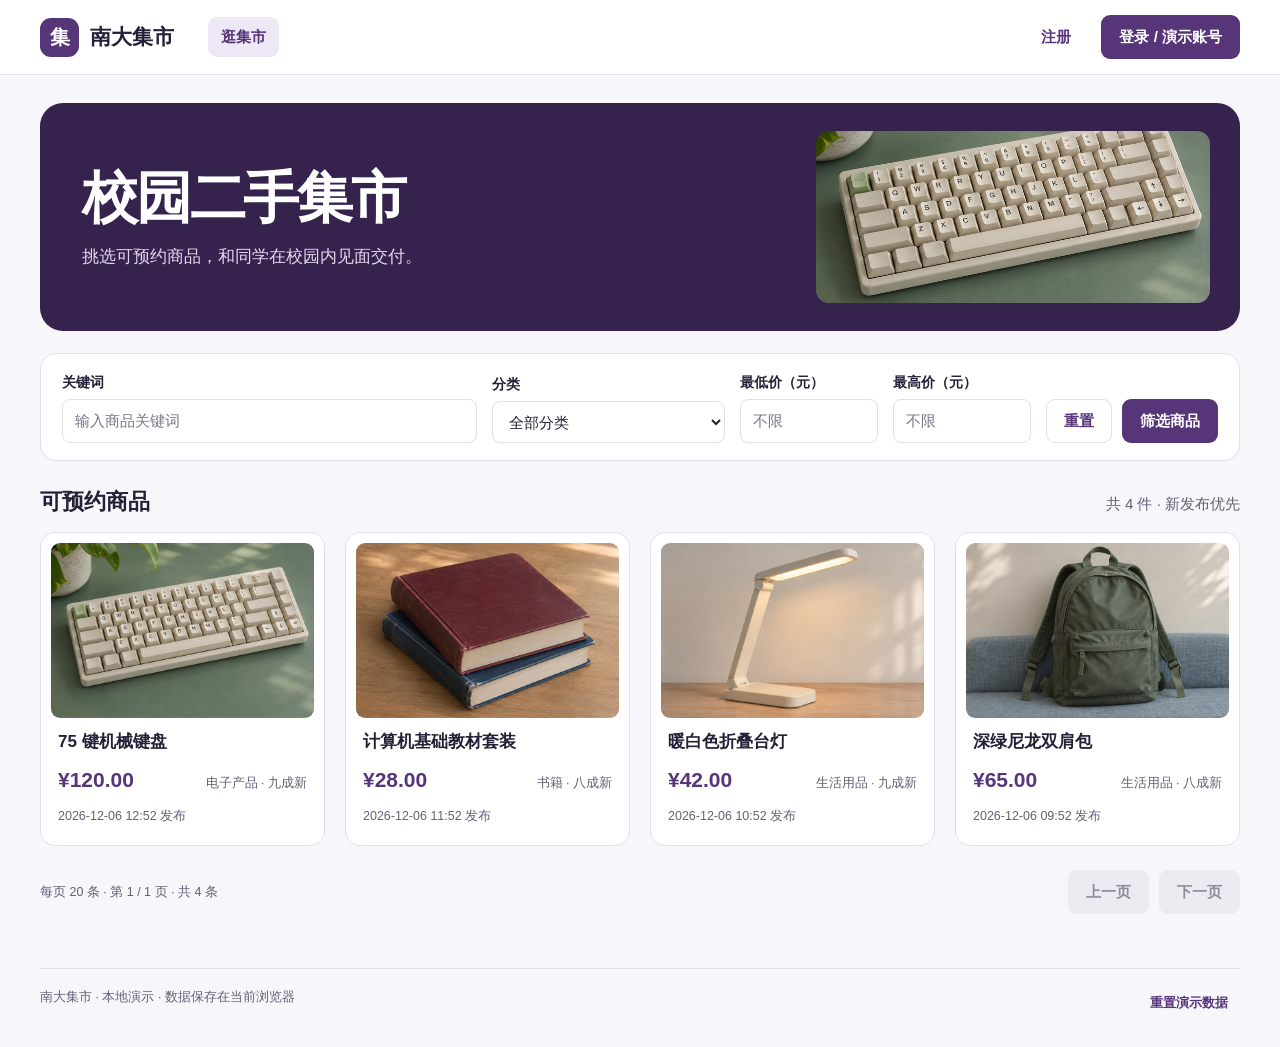
==== 实验二/web/index.html @ 27f50b2c "lab2: record the human-reviewed design revision Apply the ten human review findings and add the UI, " ====
<!doctype html>
<html lang="zh-CN">
<head>
  <meta charset="utf-8">
  <meta name="viewport" content="width=device-width, initial-scale=1">
  <meta name="theme-color" content="#35234d">
  <title>南大集市</title>
  <link rel="stylesheet" href="styles.css">
  <script defer src="demo.js"></script>
  <script defer src="app.js"></script>
</head>
<body>
  <a class="skip" href="#content" data-skip>跳到主要内容</a>
  <div id="site">
    <main class="wrap boot"><h1>南大集市</h1><p>正在加载校园二手集市。</p></main>
  </div>
  <noscript><p class="wrap">请启用浏览器的 JavaScript，再重新打开此页面。</p></noscript>
  <dialog id="action-dialog" aria-labelledby="dialog-title"></dialog>
  <div id="notice" class="toast" role="status" aria-live="polite" hidden></div>
</body>
</html>
---- 实验二/web/styles.css ----
:root {
  color-scheme: light;
  --ink: #252037;
  --muted: #655f75;
  --purple: #563579;
  --dark: #35234d;
  --lavender: #eee7f5;
  --bg: #f7f6fa;
  --paper: #fff;
  --line: #e2deea;
  --green: #255d46;
  --red: #993842;
  --radius: 16px;
  font: 15px/1.6 Inter, "Microsoft YaHei UI", "PingFang SC", sans-serif;
}

*, *::before, *::after { box-sizing: border-box; }
body { margin: 0; background: var(--bg); color: var(--ink); }
img { display: block; width: 100%; }
button, select, input, textarea { font: inherit; }
button, a, select, summary { -webkit-tap-highlight-color: transparent; }
a { color: var(--purple); text-decoration: none; }
a:hover { text-decoration: underline; text-underline-offset: 4px; }
button { cursor: pointer; }
button:disabled { cursor: not-allowed; }
button:focus-visible, a:focus-visible, input:focus-visible, textarea:focus-visible,
select:focus-visible, summary:focus-visible { outline: 3px solid #976bc1; outline-offset: 2px; }
h1, h2, h3, p { margin: 0; }
h1 { font-size: clamp(30px, 4vw, 42px); line-height: 1.2; letter-spacing: -.04em; }
h2 { font-size: 22px; line-height: 1.35; }
h3 { font-size: 17px; line-height: 1.45; }
small, .muted { color: var(--muted); }
[hidden] { display: none !important; }
.skip { position: fixed; top: -100px; left: 16px; z-index: 10; padding: 10px 16px; background: var(--paper); }
.skip:focus { top: 8px; }
.wrap { width: min(1328px, calc(100% - 80px)); margin-inline: auto; }
.boot { padding-top: 80px; }
.header { background: var(--paper); border-bottom: 1px solid var(--line); }
.header-inner { min-height: 74px; display: flex; align-items: center; gap: 34px; padding-block: 10px; }
.brand { display: inline-flex; align-items: center; gap: 11px; color: var(--ink); font-weight: 750; font-size: 21px; white-space: nowrap; }
.brand:hover { text-decoration: none; }
.brand-mark { width: 39px; height: 39px; display: grid; place-items: center; border-radius: 11px; background: var(--purple); color: #fff; font-size: 20px; }
.nav { display: flex; align-items: center; flex-wrap: wrap; gap: 3px; }
.nav a { display: block; padding: 8px 13px; color: var(--muted); border-radius: 9px; white-space: nowrap; }
.nav a:hover { background: var(--bg); text-decoration: none; }
.nav a[aria-current="page"] { background: var(--lavender); color: var(--purple); font-weight: 650; }
.account { display: flex; align-items: center; gap: 12px; margin-left: auto; white-space: nowrap; }
.account-name { max-width: 12em; overflow: hidden; text-overflow: ellipsis; font-size: 14px; font-weight: 650; }
.avatar { display: inline-grid; place-items: center; width: 34px; height: 34px; border-radius: 50%; background: var(--lavender); color: var(--purple); }
.btn { display: inline-flex; min-height: 42px; align-items: center; justify-content: center; gap: 7px; border: 1px solid transparent; padding: 9px 17px; border-radius: 9px; font-weight: 650; white-space: nowrap; background: var(--purple); color: #fff; }
.btn:hover { background: #472866; text-decoration: none; }
.btn.secondary { background: var(--paper); border-color: var(--line); color: var(--purple); }
.btn.secondary:hover { background: var(--lavender); }
.btn.ghost { background: transparent; color: var(--purple); }
.btn.ghost:hover { background: var(--lavender); }
.btn.danger { background: var(--red); color: #fff; }
.btn.danger:hover { background: #7e2d35; }
.btn:disabled { opacity: .7; color: var(--muted); background: #eae7f0; border-color: transparent; }
.btn.small { min-height: 34px; padding: 5px 11px; font-size: 13px; }
.actions { display: flex; align-items: center; flex-wrap: wrap; gap: 10px; }
.actions.end { justify-content: flex-end; }
.actions.spread { justify-content: space-between; }
.hero { display: grid; grid-template-columns: minmax(0, 1fr) minmax(240px, .56fr); gap: 30px; align-items: center; color: #fff; background: var(--dark); border-radius: 23px; margin-top: 28px; padding: 28px 30px 28px 42px; }
.hero h1 { font-size: clamp(36px, 5vw, 56px); }
.hero p { color: #e5d9ef; font-size: 17px; margin-top: 12px; }
.hero img { height: 172px; border-radius: 13px; object-fit: cover; object-position: center 56%; }
.hero-copy { padding-block: 8px; }
.panel { min-width: 0; background: var(--paper); border: 1px solid var(--line); border-radius: var(--radius); padding: 22px 25px; }
.filters { display: grid; grid-template-columns: minmax(160px, 2.4fr) minmax(120px, 1.35fr) minmax(90px, .8fr) minmax(90px, .8fr) auto; gap: 15px; align-items: end; margin: 22px 0 26px; padding: 17px 21px; }
.filters.compact { grid-template-columns: repeat(auto-fit, minmax(125px, 1fr)); margin-block: 0 18px; }
.filters .error { grid-column: 1 / -1; }
.field { display: grid; gap: 6px; min-width: 0; }
.field > span:first-child { font-weight: 650; font-size: 14px; }
input:not([type="checkbox"]), select, textarea { width: 100%; min-width: 0; min-height: 42px; border: 1px solid var(--line); border-radius: 8px; padding: 9px 12px; background: var(--paper); color: var(--ink); }
textarea { min-height: 108px; resize: vertical; }
input::placeholder, textarea::placeholder { color: #797489; }
input[type="checkbox"] { accent-color: var(--purple); inline-size: 17px; block-size: 17px; }
.form-stack { display: grid; gap: 18px; }
.cols { display: grid; grid-template-columns: repeat(2, minmax(0, 1fr)); gap: 14px; }
.error { padding: 11px 14px; border: 1px solid #f2cfd2; border-radius: 9px; background: #fdf0f1; color: #872c39; }
.notice { background: #eaf0fb; color: #2a4d77; border-radius: 10px; padding: 13px 16px; }
.notice.good { background: #e7f3eb; color: var(--green); }
.notice.warn { background: #fff0dc; color: #784d18; }
.notice.danger { background: #faecef; color: #863642; }
.notice strong { display: block; margin-bottom: 2px; }
.heading { display: flex; align-items: end; justify-content: space-between; gap: 15px; flex-wrap: wrap; margin: 28px 0 23px; }
.heading p { margin-top: 8px; color: var(--muted); }
.section-heading { display: flex; justify-content: space-between; align-items: baseline; flex-wrap: wrap; gap: 10px; margin: 22px 0 15px; }
.cards { display: grid; grid-template-columns: repeat(4, minmax(0, 1fr)); gap: 20px; }
.product-card { min-width: 0; padding: 10px; background: var(--paper); border: 1px solid var(--line); border-radius: 15px; display: block; color: var(--ink); transition: transform .15s ease, box-shadow .15s ease; }
.product-card:hover { text-decoration: none; transform: translateY(-2px); box-shadow: 0 9px 23px #35234d17; }
.product-card h3 { overflow-wrap: anywhere; }
.cover { aspect-ratio: 3/2; object-fit: cover; background: #eee9f4; border-radius: 9px; }
.cover-empty { display: grid; place-items: center; color: var(--muted); }
.card-body { padding: 12px 7px 8px; }
.card-meta { display: flex; flex-wrap: wrap; gap: 8px; align-items: baseline; justify-content: space-between; margin: 8px 0 6px; }
.price { color: var(--purple); font-weight: 750; font-variant-numeric: tabular-nums; font-size: 21px; }
.price.large { font-size: 34px; }
.pagination { display: flex; justify-content: space-between; flex-wrap: wrap; align-items: center; gap: 10px; padding: 24px 0 12px; }
.empty { padding: 44px 28px; text-align: center; background: var(--paper); border: 1px dashed #d8cee4; border-radius: var(--radius); }
.empty p { margin: 8px 0 17px; color: var(--muted); }
.crumb { display: inline-block; margin: 21px 0 15px; font-weight: 650; }
.split { display: grid; grid-template-columns: minmax(0, 1.25fr) minmax(0, 1fr); gap: 23px; align-items: start; }
.split.narrow { grid-template-columns: minmax(0, 1.5fr) minmax(260px, .8fr); }
.detail-photo { aspect-ratio: 3/2; }
.detail-copy { display: grid; gap: 15px; }
.detail-copy h1 { overflow-wrap: anywhere; }
.detail-copy .price { margin-top: -6px; }
.caption { margin-top: 13px; color: var(--muted); }
.gallery { display: flex; gap: 8px; flex-wrap: wrap; margin-top: 12px; }
.thumb { border: 1px solid var(--line); border-radius: 8px; padding: 3px; width: 83px; background: var(--paper); }
.thumb[aria-pressed="true"] { border-color: var(--purple); }
.thumb img { aspect-ratio: 3/2; object-fit: cover; border-radius: 5px; }
.rule { border: 0; border-top: 1px solid var(--line); margin-block: 7px; }
.kv { display: grid; grid-template-columns: minmax(84px, 25%) minmax(0, 1fr); gap: 10px 16px; margin: 0; }
.kv dt { color: var(--muted); }
.kv dd { margin: 0; font-weight: 600; overflow-wrap: anywhere; }
.desc { white-space: pre-wrap; overflow-wrap: anywhere; color: #423b52; }
.stack { display: grid; gap: 16px; }
.chip { display: inline-flex; align-items: center; width: fit-content; padding: 3px 9px; border-radius: 7px; background: #efedf4; color: #59556d; font-size: 13px; font-weight: 650; white-space: nowrap; }
.chip.good { background: #e4f2e9; color: var(--green); }
.chip.warn { background: #fff0dc; color: #80511c; }
.chip.danger { background: #faebef; color: var(--red); }
.chip.accent { background: var(--lavender); color: var(--purple); }
.chip.info { background: #e9effb; color: #31588a; }
.auth-layout { display: grid; grid-template-columns: minmax(0, .9fr) minmax(0, 1.1fr); max-width: 1050px; margin: 42px auto; border: 1px solid var(--line); border-radius: 19px; overflow: hidden; background: var(--paper); }
.auth-side { background: var(--dark); color: #fff; padding: 34px; display: grid; align-content: center; gap: 17px; }
.auth-side img { border-radius: 10px; aspect-ratio: 3/2; object-fit: cover; }
.auth-side p { color: #e5d9ef; }
.auth-form { padding: clamp(22px, 4vw, 48px); }
.auth-form .heading { margin-top: 0; }
.demo-accounts { display: flex; flex-wrap: wrap; gap: 8px; }
.account-demo { padding-top: 18px; border-top: 1px solid var(--line); }
.account-demo summary { cursor: pointer; color: var(--purple); font-weight: 650; }
.account-demo p { margin: 8px 0 12px; }
.desk { display: grid; grid-template-columns: 196px minmax(0, 1fr); gap: 22px; padding-top: 28px; align-items: start; }
.side { border-radius: 15px; padding: 19px 14px; background: var(--dark); color: #fff; }
.side h2 { color: #e7d9f1; margin: 0 10px 13px; font-size: 15px; }
.side a { display: block; border-radius: 8px; padding: 9px 11px; color: #f3e9f8; margin: 3px 0; }
.side a:hover, .side a[aria-current="page"] { background: #533969; text-decoration: none; }
.desk .heading { margin-top: 0; }
.desk .heading h1 { font-size: 34px; }
.table-wrap { overflow-x: auto; }
table { width: 100%; border-collapse: collapse; text-align: left; font-size: 14px; }
th, td { padding: 12px 10px; vertical-align: middle; }
th { color: var(--muted); background: #f1eff6; white-space: nowrap; }
td { border-bottom: 1px solid var(--line); }
tbody tr:last-child td { border-bottom: 0; }
td .actions { min-width: max-content; }
.row-sub { display: block; color: var(--muted); font-size: 12px; margin-top: 2px; }
.review-list { list-style: none; padding: 0; margin: 0; display: grid; gap: 8px; }
.review-list a { display: block; padding: 11px 13px; border: 1px solid var(--line); border-radius: 9px; overflow-wrap: anywhere; }
.review-list a:hover, .review-list a[aria-current="page"] { background: var(--lavender); text-decoration: none; }
.item-line { display: flex; align-items: center; gap: 12px; }
.item-line img { width: 94px; aspect-ratio: 3/2; border-radius: 7px; object-fit: cover; }
.item-line div { min-width: 0; }
.subtabs { display: flex; flex-wrap: wrap; gap: 8px; margin-bottom: 16px; }
.subtabs a { padding: 8px 14px; border: 1px solid var(--line); border-radius: 8px; background: var(--paper); }
.subtabs a[aria-current="page"] { color: var(--purple); background: var(--lavender); border-color: #e1d5ec; font-weight: 650; }
.timeline { list-style: none; margin: 0; padding: 0; }
.timeline li { position: relative; padding: 2px 0 13px 25px; margin-left: 5px; border-left: 2px solid var(--line); }
.timeline li::before { content: ""; position: absolute; left: -6px; top: 8px; width: 10px; height: 10px; border-radius: 50%; background: var(--purple); }
.timeline li:last-child { border-left-color: transparent; padding-bottom: 0; }
.timeline small { display: block; }
.check-line { display: flex; gap: 9px; align-items: center; font-weight: 600; }
.uploaded { display: flex; flex-wrap: wrap; gap: 9px; }
.uploaded figure { width: 108px; margin: 0; padding: 5px; border: 1px solid var(--line); border-radius: 8px; }
.uploaded img { border-radius: 5px; aspect-ratio: 3/2; object-fit: cover; }
.uploaded button { width: 100%; }
.metrics { display: grid; grid-template-columns: repeat(3, minmax(0, 1fr)); gap: 13px; }
.metric-number { font-size: 30px; font-weight: 750; color: var(--purple); display: block; margin: 5px 0; }
.status-row { display: grid; grid-template-columns: 5em minmax(25px, 1fr) 4em; gap: 8px; align-items: center; margin-top: 10px; }
.bar { background: #f1edf6; height: 8px; border-radius: 4px; overflow: hidden; }
.bar i { display: block; height: 100%; background: #9270ab; border-radius: 4px; }
.status-row span:last-child { text-align: right; font-variant-numeric: tabular-nums; }
.recovery { max-width: 720px; margin: 48px auto; }
.footer { margin: 42px 0 0; padding: 18px 0 26px; border-top: 1px solid var(--line); color: var(--muted); display: flex; gap: 10px; flex-wrap: wrap; justify-content: space-between; }
.toast { position: fixed; z-index: 5; bottom: 22px; right: 22px; max-width: min(460px, calc(100vw - 44px)); border-radius: 11px; background: var(--dark); color: #fff; padding: 12px 17px; box-shadow: 0 7px 22px #20152b36; }
dialog { border: 1px solid var(--line); border-radius: var(--radius); color: var(--ink); background: var(--paper); width: min(500px, calc(100% - 30px)); padding: 25px; box-shadow: 0 20px 65px #20152b32; }
dialog::backdrop { background: #1f142d74; }
dialog h2 { margin-bottom: 8px; }

@media (max-width: 1100px) {
  .wrap { width: calc(100% - 48px); }
  .header-inner { gap: 12px; flex-wrap: wrap; }
  .header-inner .nav { order: 3; width: 100%; }
  .cards { grid-template-columns: repeat(3, minmax(0, 1fr)); }
  .filters { grid-template-columns: repeat(2, minmax(0, 1fr)); }
  .filters .actions { grid-column: 1 / -1; }
  .desk { grid-template-columns: 158px minmax(0, 1fr); gap: 14px; }
}

@media (max-width: 700px) {
  .wrap { width: calc(100% - 28px); }
  .header-inner { padding-block: 10px; }
  .brand { font-size: 18px; gap: 7px; }
  .brand-mark { width: 32px; height: 32px; font-size: 17px; }
  .account { gap: 4px; }
  .account .btn { padding: 6px 9px; font-size: 13px; min-height: 35px; }
  .account .avatar { display: none; }
  .account-name { max-width: 7em; font-size: 12px; }
  .nav a { padding: 6px 8px; font-size: 13px; }
  .hero { margin-top: 16px; padding: 20px; gap: 16px; grid-template-columns: 1fr; }
  .hero img { height: 132px; }
  .hero p { font-size: 15px; }
  .panel { padding: 16px; }
  .filters { gap: 9px; }
  .cards { grid-template-columns: repeat(2, minmax(0, 1fr)); gap: 10px; }
  .product-card { padding: 6px; }
  .product-card h3 { font-size: 15px; }
  .card-meta { gap: 2px; }
  .card-body { padding: 8px 4px; }
  .split, .split.narrow, .auth-layout, .desk { grid-template-columns: minmax(0, 1fr); }
  .auth-layout { margin-top: 19px; }
  .auth-side { padding: 17px; }
  .auth-side img { display: none; }
  .desk { padding-top: 18px; }
  .side { display: flex; gap: 4px; flex-wrap: wrap; align-items: center; padding: 9px; }
  .side h2 { margin: 0 7px 0 0; }
  .side a { font-size: 13px; padding: 5px 7px; }
  .metrics { grid-template-columns: 1fr; }
  .footer { margin-top: 26px; }
}

@media (prefers-reduced-motion: reduce) {
  *, *::before, *::after { scroll-behavior: auto !important; transition: none !important; }
}
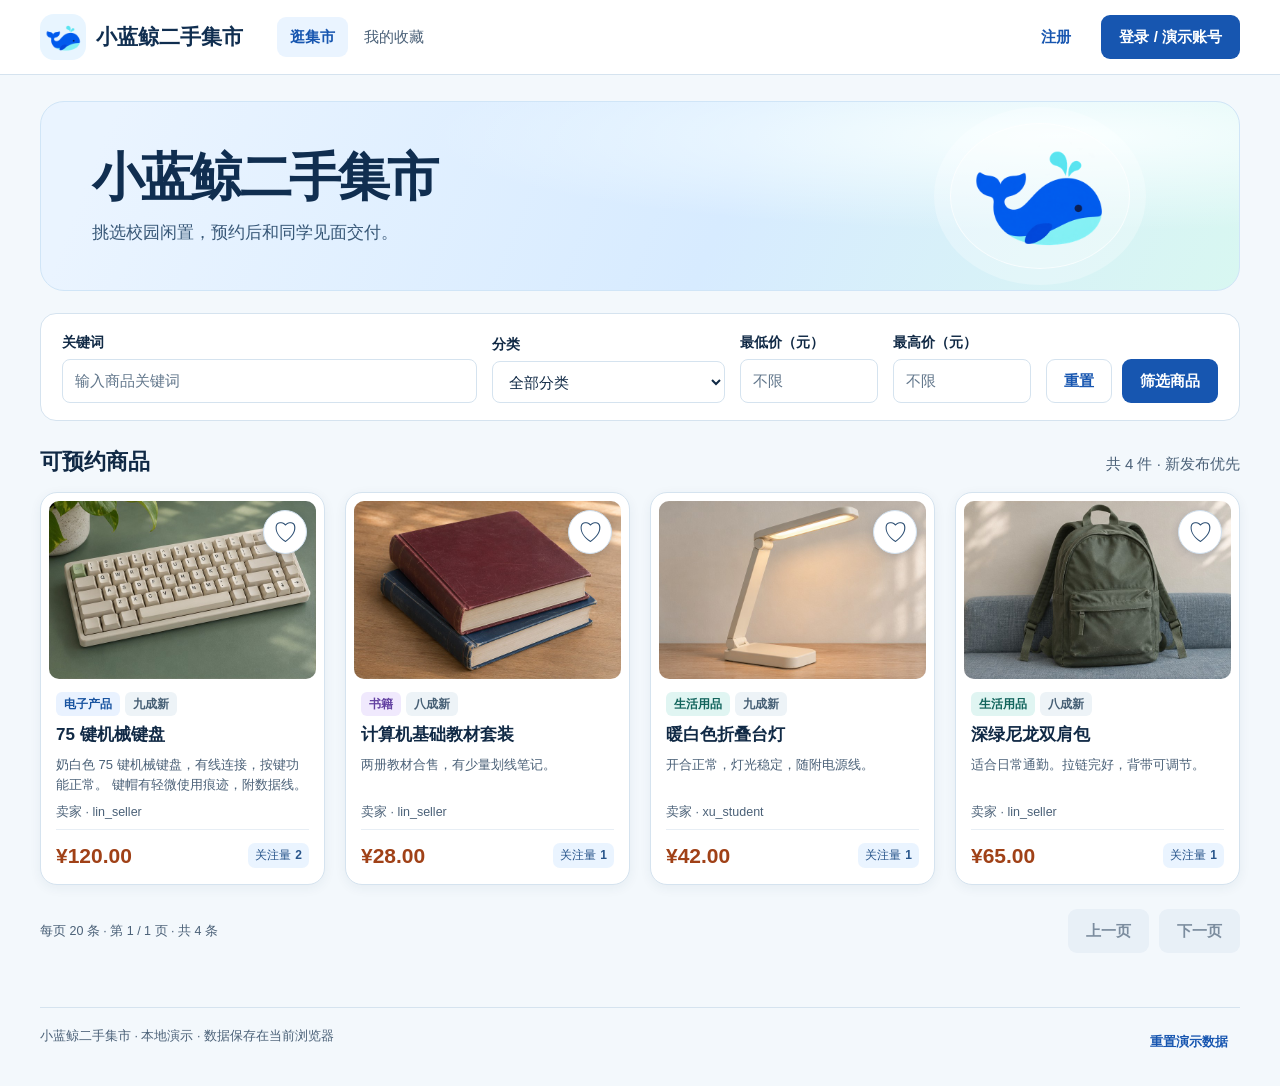
==== commit fc1fca68: "lab2: add Little Blue Whale branding and favorites Refresh the marketplace palette and product infor" ====
--- a/实验二/web/index.html
+++ b/实验二/web/index.html
@@ -3,8 +3,9 @@
 <head>
   <meta charset="utf-8">
   <meta name="viewport" content="width=device-width, initial-scale=1">
-  <meta name="theme-color" content="#35234d">
-  <title>南大集市</title>
+  <meta name="theme-color" content="#eaf5fb">
+  <title>小蓝鲸二手集市</title>
+  <link rel="icon" type="image/png" href="assets/blue-whale.png">
   <link rel="stylesheet" href="styles.css">
   <script defer src="demo.js"></script>
   <script defer src="app.js"></script>
@@ -12,7 +13,7 @@
 <body>
   <a class="skip" href="#content" data-skip>跳到主要内容</a>
   <div id="site">
-    <main class="wrap boot"><h1>南大集市</h1><p>正在加载校园二手集市。</p></main>
+    <main class="wrap boot"><h1>小蓝鲸二手集市</h1><p>正在加载校园二手集市。</p></main>
   </div>
   <noscript><p class="wrap">请启用浏览器的 JavaScript，再重新打开此页面。</p></noscript>
   <dialog id="action-dialog" aria-labelledby="dialog-title"></dialog>
--- a/实验二/web/styles.css
+++ b/实验二/web/styles.css
@@ -1,15 +1,17 @@
 :root {
   color-scheme: light;
-  --ink: #252037;
-  --muted: #655f75;
-  --purple: #563579;
-  --dark: #35234d;
-  --lavender: #eee7f5;
-  --bg: #f7f6fa;
+  --ink: #102945;
+  --muted: #4b6178;
+  --primary: #1756b0;
+  --primary-hover: #11458f;
+  --navy: #102e50;
+  --sky: #eaf4ff;
+  --bg: #f3f8fc;
   --paper: #fff;
-  --line: #e2deea;
-  --green: #255d46;
-  --red: #993842;
+  --line: #d5e3ef;
+  --green: #12624f;
+  --red: #a5324c;
+  --price: #a04117;
   --radius: 16px;
   font: 15px/1.6 Inter, "Microsoft YaHei UI", "PingFang SC", sans-serif;
 }
@@ -19,12 +21,12 @@
 img { display: block; width: 100%; }
 button, select, input, textarea { font: inherit; }
 button, a, select, summary { -webkit-tap-highlight-color: transparent; }
-a { color: var(--purple); text-decoration: none; }
+a { color: var(--primary); text-decoration: none; }
 a:hover { text-decoration: underline; text-underline-offset: 4px; }
 button { cursor: pointer; }
 button:disabled { cursor: not-allowed; }
 button:focus-visible, a:focus-visible, input:focus-visible, textarea:focus-visible,
-select:focus-visible, summary:focus-visible { outline: 3px solid #976bc1; outline-offset: 2px; }
+select:focus-visible, summary:focus-visible { outline: 3px solid #3484e3; outline-offset: 2px; }
 h1, h2, h3, p { margin: 0; }
 h1 { font-size: clamp(30px, 4vw, 42px); line-height: 1.2; letter-spacing: -.04em; }
 h2 { font-size: 22px; line-height: 1.35; }
@@ -37,34 +39,48 @@
 .boot { padding-top: 80px; }
 .header { background: var(--paper); border-bottom: 1px solid var(--line); }
 .header-inner { min-height: 74px; display: flex; align-items: center; gap: 34px; padding-block: 10px; }
-.brand { display: inline-flex; align-items: center; gap: 11px; color: var(--ink); font-weight: 750; font-size: 21px; white-space: nowrap; }
+.brand { display: inline-flex; align-items: center; gap: 10px; color: var(--navy); font-weight: 750; font-size: 21px; white-space: nowrap; }
 .brand:hover { text-decoration: none; }
-.brand-mark { width: 39px; height: 39px; display: grid; place-items: center; border-radius: 11px; background: var(--purple); color: #fff; font-size: 20px; }
+.brand-mark { width: 46px; height: 46px; display: grid; place-items: center; border-radius: 14px; background: #e8f5ff; }
+.brand-mark img { width: 37px; height: 37px; object-fit: contain; }
 .nav { display: flex; align-items: center; flex-wrap: wrap; gap: 3px; }
 .nav a { display: block; padding: 8px 13px; color: var(--muted); border-radius: 9px; white-space: nowrap; }
 .nav a:hover { background: var(--bg); text-decoration: none; }
-.nav a[aria-current="page"] { background: var(--lavender); color: var(--purple); font-weight: 650; }
+.nav a[aria-current="page"] { background: var(--sky); color: var(--primary); font-weight: 650; }
 .account { display: flex; align-items: center; gap: 12px; margin-left: auto; white-space: nowrap; }
 .account-name { max-width: 12em; overflow: hidden; text-overflow: ellipsis; font-size: 14px; font-weight: 650; }
-.avatar { display: inline-grid; place-items: center; width: 34px; height: 34px; border-radius: 50%; background: var(--lavender); color: var(--purple); }
-.btn { display: inline-flex; min-height: 42px; align-items: center; justify-content: center; gap: 7px; border: 1px solid transparent; padding: 9px 17px; border-radius: 9px; font-weight: 650; white-space: nowrap; background: var(--purple); color: #fff; }
-.btn:hover { background: #472866; text-decoration: none; }
-.btn.secondary { background: var(--paper); border-color: var(--line); color: var(--purple); }
-.btn.secondary:hover { background: var(--lavender); }
-.btn.ghost { background: transparent; color: var(--purple); }
-.btn.ghost:hover { background: var(--lavender); }
+.avatar { display: inline-grid; place-items: center; width: 34px; height: 34px; border-radius: 50%; background: var(--sky); color: var(--primary); }
+.btn { display: inline-flex; min-height: 42px; align-items: center; justify-content: center; gap: 7px; border: 1px solid transparent; padding: 9px 17px; border-radius: 9px; font-weight: 650; white-space: nowrap; background: var(--primary); color: #fff; }
+.btn:hover { background: var(--primary-hover); text-decoration: none; }
+.btn.secondary { background: var(--paper); border-color: var(--line); color: var(--primary); }
+.btn.secondary:hover { background: var(--sky); }
+.btn.ghost { background: transparent; color: var(--primary); }
+.btn.ghost:hover { background: var(--sky); }
 .btn.danger { background: var(--red); color: #fff; }
-.btn.danger:hover { background: #7e2d35; }
-.btn:disabled { opacity: .7; color: var(--muted); background: #eae7f0; border-color: transparent; }
+.btn.danger:hover { background: #86243a; }
+.btn:disabled { opacity: .7; color: var(--muted); background: #e4edf6; border-color: transparent; }
 .btn.small { min-height: 34px; padding: 5px 11px; font-size: 13px; }
 .actions { display: flex; align-items: center; flex-wrap: wrap; gap: 10px; }
 .actions.end { justify-content: flex-end; }
 .actions.spread { justify-content: space-between; }
-.hero { display: grid; grid-template-columns: minmax(0, 1fr) minmax(240px, .56fr); gap: 30px; align-items: center; color: #fff; background: var(--dark); border-radius: 23px; margin-top: 28px; padding: 28px 30px 28px 42px; }
-.hero h1 { font-size: clamp(36px, 5vw, 56px); }
-.hero p { color: #e5d9ef; font-size: 17px; margin-top: 12px; }
-.hero img { height: 172px; border-radius: 13px; object-fit: cover; object-position: center 56%; }
-.hero-copy { padding-block: 8px; }
+.hero {
+  display: grid; grid-template-columns: minmax(0, 1fr) minmax(155px, .38fr); gap: 24px;
+  align-items: center; min-height: 188px; color: var(--navy); margin-top: 26px;
+  padding: 24px clamp(24px, 4vw, 56px); border: 1px solid #d0e5f7; border-radius: 24px;
+  background: radial-gradient(ellipse at 85% 18%, #f8ffff 0%, transparent 44%),
+    linear-gradient(112deg, #eaf4ff 6%, #d7ebff 57%, #d8f7f1 100%);
+  overflow: hidden;
+}
+.hero h1 { font-size: clamp(34px, 4.1vw, 52px); letter-spacing: -.055em; }
+.hero p { color: #375777; font-size: 17px; margin-top: 11px; }
+.hero-copy { position: relative; z-index: 1; }
+.hero-mark { position: relative; isolation: isolate; display: grid; place-items: center; min-width: 0; }
+.hero-mark::before {
+  content: ""; position: absolute; z-index: -1; width: min(100%, 180px); aspect-ratio: 1.24;
+  border: 1px solid #ffffffa6; border-radius: 50%;
+  background: #ffffff6e; box-shadow: 0 0 0 16px #ffffff44;
+}
+.hero-mark img { width: min(100%, 184px); height: 140px; object-fit: contain; }
 .panel { min-width: 0; background: var(--paper); border: 1px solid var(--line); border-radius: var(--radius); padding: 22px 25px; }
 .filters { display: grid; grid-template-columns: minmax(160px, 2.4fr) minmax(120px, 1.35fr) minmax(90px, .8fr) minmax(90px, .8fr) auto; gap: 15px; align-items: end; margin: 22px 0 26px; padding: 17px 21px; }
 .filters.compact { grid-template-columns: repeat(auto-fit, minmax(125px, 1fr)); margin-block: 0 18px; }
@@ -73,31 +89,60 @@
 .field > span:first-child { font-weight: 650; font-size: 14px; }
 input:not([type="checkbox"]), select, textarea { width: 100%; min-width: 0; min-height: 42px; border: 1px solid var(--line); border-radius: 8px; padding: 9px 12px; background: var(--paper); color: var(--ink); }
 textarea { min-height: 108px; resize: vertical; }
-input::placeholder, textarea::placeholder { color: #797489; }
-input[type="checkbox"] { accent-color: var(--purple); inline-size: 17px; block-size: 17px; }
+input::placeholder, textarea::placeholder { color: #61768b; }
+input[type="checkbox"] { accent-color: var(--primary); inline-size: 17px; block-size: 17px; }
 .form-stack { display: grid; gap: 18px; }
 .cols { display: grid; grid-template-columns: repeat(2, minmax(0, 1fr)); gap: 14px; }
 .error { padding: 11px 14px; border: 1px solid #f2cfd2; border-radius: 9px; background: #fdf0f1; color: #872c39; }
-.notice { background: #eaf0fb; color: #2a4d77; border-radius: 10px; padding: 13px 16px; }
-.notice.good { background: #e7f3eb; color: var(--green); }
-.notice.warn { background: #fff0dc; color: #784d18; }
+.notice { background: var(--sky); color: #2a4d77; border-radius: 10px; padding: 13px 16px; }
+.notice.good { background: #e4f5ed; color: var(--green); }
+.notice.warn { background: #fff1dc; color: #784d18; }
 .notice.danger { background: #faecef; color: #863642; }
 .notice strong { display: block; margin-bottom: 2px; }
 .heading { display: flex; align-items: end; justify-content: space-between; gap: 15px; flex-wrap: wrap; margin: 28px 0 23px; }
 .heading p { margin-top: 8px; color: var(--muted); }
 .section-heading { display: flex; justify-content: space-between; align-items: baseline; flex-wrap: wrap; gap: 10px; margin: 22px 0 15px; }
 .cards { display: grid; grid-template-columns: repeat(4, minmax(0, 1fr)); gap: 20px; }
-.product-card { min-width: 0; padding: 10px; background: var(--paper); border: 1px solid var(--line); border-radius: 15px; display: block; color: var(--ink); transition: transform .15s ease, box-shadow .15s ease; }
-.product-card:hover { text-decoration: none; transform: translateY(-2px); box-shadow: 0 9px 23px #35234d17; }
+.product-card { position: relative; min-width: 0; display: flex; background: var(--paper); border: 1px solid var(--line); border-radius: 17px; box-shadow: 0 3px 12px #183e6310; transition: transform .15s ease, box-shadow .15s ease; }
+.product-card:hover, .product-card:focus-within { transform: translateY(-2px); box-shadow: 0 10px 24px #183e631c; }
 .product-card h3 { overflow-wrap: anywhere; }
-.cover { aspect-ratio: 3/2; object-fit: cover; background: #eee9f4; border-radius: 9px; }
+.card-link { display: flex; flex: 1; flex-direction: column; min-width: 0; color: var(--ink); border-radius: inherit; }
+.card-link:hover { text-decoration: none; }
+.card-link:hover h3 { color: var(--primary); }
+.card-media { margin: 8px 8px 0; }
+.cover { aspect-ratio: 3/2; object-fit: cover; background: #e7f0f8; border-radius: 10px; }
 .cover-empty { display: grid; place-items: center; color: var(--muted); }
-.card-body { padding: 12px 7px 8px; }
-.card-meta { display: flex; flex-wrap: wrap; gap: 8px; align-items: baseline; justify-content: space-between; margin: 8px 0 6px; }
-.price { color: var(--purple); font-weight: 750; font-variant-numeric: tabular-nums; font-size: 21px; }
+.card-body { display: flex; flex: 1; flex-direction: column; gap: 7px; padding: 13px 15px 11px; }
+.card-description {
+  display: -webkit-box; -webkit-box-orient: vertical; -webkit-line-clamp: 2;
+  min-height: 3.1em; overflow: hidden; overflow-wrap: anywhere;
+  font-size: 13px; line-height: 1.55; color: var(--muted);
+}
+.card-seller { overflow-wrap: anywhere; margin-top: auto; }
+.card-bottom { display: flex; align-items: center; justify-content: space-between; flex-wrap: wrap; gap: 6px; padding-top: 9px; border-top: 1px solid #e7eef5; }
+.product-tags { display: flex; gap: 5px; flex-wrap: wrap; }
+.tag { border-radius: 6px; background: #eef3f8; color: #445a70; font-size: 12px; font-weight: 650; line-height: 1.5; padding: 3px 8px; }
+.tag.category-blue { background: #e9f2ff; color: #1853a0; }
+.tag.category-violet { background: #f0e9fd; color: #6240a1; }
+.tag.category-teal { background: #e0f5f2; color: #12645c; }
+.tag.category-gold { background: #fff1d7; color: #795317; }
+.tag.condition { background: #edf3f7; color: #455e74; }
+.favorite-button {
+  display: inline-grid; place-items: center; min-width: 44px; min-height: 44px; padding: 0;
+  border: 1px solid #d1e0ee; border-radius: 50%; background: #fff; color: #294c71;
+}
+.product-card .favorite-button { position: absolute; top: 17px; right: 17px; box-shadow: 0 2px 9px #172f5229; }
+.favorite-button:hover { border-color: #edb5c5; background: #fff4f7; color: var(--red); }
+.favorite-button[aria-pressed="true"] { border-color: #f1bbc9; background: #ffe8ef; color: #a52650; }
+.heart { font: 25px/1 "Segoe UI Symbol", sans-serif; }
+.interest { display: inline-flex; align-items: baseline; gap: 4px; border-radius: 7px; background: var(--sky); color: #28558b; font-size: 12px; padding: 3px 7px; white-space: nowrap; }
+.interest b { font-variant-numeric: tabular-nums; }
+.saved-unavailable { display: flex; align-items: start; flex-direction: column; gap: 14px; }
+.price { color: var(--price); font-weight: 750; font-variant-numeric: tabular-nums; font-size: 21px; }
+.price small { font-size: 13px; margin-right: 4px; font-weight: 600; }
 .price.large { font-size: 34px; }
 .pagination { display: flex; justify-content: space-between; flex-wrap: wrap; align-items: center; gap: 10px; padding: 24px 0 12px; }
-.empty { padding: 44px 28px; text-align: center; background: var(--paper); border: 1px dashed #d8cee4; border-radius: var(--radius); }
+.empty { padding: 44px 28px; text-align: center; background: var(--paper); border: 1px dashed #caddeb; border-radius: var(--radius); }
 .empty p { margin: 8px 0 17px; color: var(--muted); }
 .crumb { display: inline-block; margin: 21px 0 15px; font-weight: 650; }
 .split { display: grid; grid-template-columns: minmax(0, 1.25fr) minmax(0, 1fr); gap: 23px; align-items: start; }
@@ -105,61 +150,62 @@
 .detail-photo { aspect-ratio: 3/2; }
 .detail-copy { display: grid; gap: 15px; }
 .detail-copy h1 { overflow-wrap: anywhere; }
-.detail-copy .price { margin-top: -6px; }
+.detail-meta { display: flex; align-items: center; flex-wrap: wrap; gap: 10px 16px; }
+.detail-copy .price { margin-top: -4px; }
 .caption { margin-top: 13px; color: var(--muted); }
 .gallery { display: flex; gap: 8px; flex-wrap: wrap; margin-top: 12px; }
 .thumb { border: 1px solid var(--line); border-radius: 8px; padding: 3px; width: 83px; background: var(--paper); }
-.thumb[aria-pressed="true"] { border-color: var(--purple); }
+.thumb[aria-pressed="true"] { border-color: var(--primary); }
 .thumb img { aspect-ratio: 3/2; object-fit: cover; border-radius: 5px; }
 .rule { border: 0; border-top: 1px solid var(--line); margin-block: 7px; }
 .kv { display: grid; grid-template-columns: minmax(84px, 25%) minmax(0, 1fr); gap: 10px 16px; margin: 0; }
 .kv dt { color: var(--muted); }
 .kv dd { margin: 0; font-weight: 600; overflow-wrap: anywhere; }
-.desc { white-space: pre-wrap; overflow-wrap: anywhere; color: #423b52; }
+.desc { white-space: pre-wrap; overflow-wrap: anywhere; color: #304760; }
 .stack { display: grid; gap: 16px; }
-.chip { display: inline-flex; align-items: center; width: fit-content; padding: 3px 9px; border-radius: 7px; background: #efedf4; color: #59556d; font-size: 13px; font-weight: 650; white-space: nowrap; }
-.chip.good { background: #e4f2e9; color: var(--green); }
+.chip { display: inline-flex; align-items: center; width: fit-content; padding: 3px 9px; border-radius: 7px; background: #edf2f7; color: #465a70; font-size: 13px; font-weight: 650; white-space: nowrap; }
+.chip.good { background: #e4f5ed; color: var(--green); }
 .chip.warn { background: #fff0dc; color: #80511c; }
 .chip.danger { background: #faebef; color: var(--red); }
-.chip.accent { background: var(--lavender); color: var(--purple); }
+.chip.accent { background: #eeeafa; color: #603d92; }
 .chip.info { background: #e9effb; color: #31588a; }
 .auth-layout { display: grid; grid-template-columns: minmax(0, .9fr) minmax(0, 1.1fr); max-width: 1050px; margin: 42px auto; border: 1px solid var(--line); border-radius: 19px; overflow: hidden; background: var(--paper); }
-.auth-side { background: var(--dark); color: #fff; padding: 34px; display: grid; align-content: center; gap: 17px; }
+.auth-side { background: linear-gradient(145deg, var(--navy), #124b7a); color: #fff; padding: 34px; display: grid; align-content: center; gap: 17px; }
 .auth-side img { border-radius: 10px; aspect-ratio: 3/2; object-fit: cover; }
-.auth-side p { color: #e5d9ef; }
+.auth-side p { color: #dcefff; }
 .auth-form { padding: clamp(22px, 4vw, 48px); }
 .auth-form .heading { margin-top: 0; }
 .demo-accounts { display: flex; flex-wrap: wrap; gap: 8px; }
 .account-demo { padding-top: 18px; border-top: 1px solid var(--line); }
-.account-demo summary { cursor: pointer; color: var(--purple); font-weight: 650; }
+.account-demo summary { cursor: pointer; color: var(--primary); font-weight: 650; }
 .account-demo p { margin: 8px 0 12px; }
 .desk { display: grid; grid-template-columns: 196px minmax(0, 1fr); gap: 22px; padding-top: 28px; align-items: start; }
-.side { border-radius: 15px; padding: 19px 14px; background: var(--dark); color: #fff; }
-.side h2 { color: #e7d9f1; margin: 0 10px 13px; font-size: 15px; }
-.side a { display: block; border-radius: 8px; padding: 9px 11px; color: #f3e9f8; margin: 3px 0; }
-.side a:hover, .side a[aria-current="page"] { background: #533969; text-decoration: none; }
+.side { border-radius: 15px; padding: 19px 14px; background: var(--navy); color: #fff; }
+.side h2 { color: #d4eaff; margin: 0 10px 13px; font-size: 15px; }
+.side a { display: block; border-radius: 8px; padding: 9px 11px; color: #edf7ff; margin: 3px 0; }
+.side a:hover, .side a[aria-current="page"] { background: #224a72; text-decoration: none; }
 .desk .heading { margin-top: 0; }
 .desk .heading h1 { font-size: 34px; }
 .table-wrap { overflow-x: auto; }
 table { width: 100%; border-collapse: collapse; text-align: left; font-size: 14px; }
 th, td { padding: 12px 10px; vertical-align: middle; }
-th { color: var(--muted); background: #f1eff6; white-space: nowrap; }
+th { color: var(--muted); background: #edf4fa; white-space: nowrap; }
 td { border-bottom: 1px solid var(--line); }
 tbody tr:last-child td { border-bottom: 0; }
 td .actions { min-width: max-content; }
 .row-sub { display: block; color: var(--muted); font-size: 12px; margin-top: 2px; }
 .review-list { list-style: none; padding: 0; margin: 0; display: grid; gap: 8px; }
 .review-list a { display: block; padding: 11px 13px; border: 1px solid var(--line); border-radius: 9px; overflow-wrap: anywhere; }
-.review-list a:hover, .review-list a[aria-current="page"] { background: var(--lavender); text-decoration: none; }
+.review-list a:hover, .review-list a[aria-current="page"] { background: var(--sky); text-decoration: none; }
 .item-line { display: flex; align-items: center; gap: 12px; }
 .item-line img { width: 94px; aspect-ratio: 3/2; border-radius: 7px; object-fit: cover; }
 .item-line div { min-width: 0; }
 .subtabs { display: flex; flex-wrap: wrap; gap: 8px; margin-bottom: 16px; }
 .subtabs a { padding: 8px 14px; border: 1px solid var(--line); border-radius: 8px; background: var(--paper); }
-.subtabs a[aria-current="page"] { color: var(--purple); background: var(--lavender); border-color: #e1d5ec; font-weight: 650; }
+.subtabs a[aria-current="page"] { color: var(--primary); background: var(--sky); border-color: #cfe2f7; font-weight: 650; }
 .timeline { list-style: none; margin: 0; padding: 0; }
 .timeline li { position: relative; padding: 2px 0 13px 25px; margin-left: 5px; border-left: 2px solid var(--line); }
-.timeline li::before { content: ""; position: absolute; left: -6px; top: 8px; width: 10px; height: 10px; border-radius: 50%; background: var(--purple); }
+.timeline li::before { content: ""; position: absolute; left: -6px; top: 8px; width: 10px; height: 10px; border-radius: 50%; background: var(--primary); }
 .timeline li:last-child { border-left-color: transparent; padding-bottom: 0; }
 .timeline small { display: block; }
 .check-line { display: flex; gap: 9px; align-items: center; font-weight: 600; }
@@ -168,16 +214,16 @@
 .uploaded img { border-radius: 5px; aspect-ratio: 3/2; object-fit: cover; }
 .uploaded button { width: 100%; }
 .metrics { display: grid; grid-template-columns: repeat(3, minmax(0, 1fr)); gap: 13px; }
-.metric-number { font-size: 30px; font-weight: 750; color: var(--purple); display: block; margin: 5px 0; }
+.metric-number { font-size: 30px; font-weight: 750; color: var(--primary); display: block; margin: 5px 0; }
 .status-row { display: grid; grid-template-columns: 5em minmax(25px, 1fr) 4em; gap: 8px; align-items: center; margin-top: 10px; }
-.bar { background: #f1edf6; height: 8px; border-radius: 4px; overflow: hidden; }
-.bar i { display: block; height: 100%; background: #9270ab; border-radius: 4px; }
+.bar { background: #e8f1f8; height: 8px; border-radius: 4px; overflow: hidden; }
+.bar i { display: block; height: 100%; background: #3688be; border-radius: 4px; }
 .status-row span:last-child { text-align: right; font-variant-numeric: tabular-nums; }
 .recovery { max-width: 720px; margin: 48px auto; }
 .footer { margin: 42px 0 0; padding: 18px 0 26px; border-top: 1px solid var(--line); color: var(--muted); display: flex; gap: 10px; flex-wrap: wrap; justify-content: space-between; }
-.toast { position: fixed; z-index: 5; bottom: 22px; right: 22px; max-width: min(460px, calc(100vw - 44px)); border-radius: 11px; background: var(--dark); color: #fff; padding: 12px 17px; box-shadow: 0 7px 22px #20152b36; }
-dialog { border: 1px solid var(--line); border-radius: var(--radius); color: var(--ink); background: var(--paper); width: min(500px, calc(100% - 30px)); padding: 25px; box-shadow: 0 20px 65px #20152b32; }
-dialog::backdrop { background: #1f142d74; }
+.toast { position: fixed; z-index: 5; bottom: 22px; right: 22px; max-width: min(460px, calc(100vw - 44px)); border-radius: 11px; background: var(--navy); color: #fff; padding: 12px 17px; box-shadow: 0 7px 22px #142e4b36; }
+dialog { border: 1px solid var(--line); border-radius: var(--radius); color: var(--ink); background: var(--paper); width: min(500px, calc(100% - 30px)); padding: 25px; box-shadow: 0 20px 65px #142e4b32; }
+dialog::backdrop { background: #102e5074; }
 dialog h2 { margin-bottom: 8px; }
 
 @media (max-width: 1100px) {
@@ -193,23 +239,26 @@
 @media (max-width: 700px) {
   .wrap { width: calc(100% - 28px); }
   .header-inner { padding-block: 10px; }
-  .brand { font-size: 18px; gap: 7px; }
-  .brand-mark { width: 32px; height: 32px; font-size: 17px; }
+  .brand { font-size: 17px; gap: 7px; }
+  .brand-mark { width: 34px; height: 34px; border-radius: 11px; }
+  .brand-mark img { width: 28px; height: 28px; }
   .account { gap: 4px; }
   .account .btn { padding: 6px 9px; font-size: 13px; min-height: 35px; }
   .account .avatar { display: none; }
   .account-name { max-width: 7em; font-size: 12px; }
   .nav a { padding: 6px 8px; font-size: 13px; }
-  .hero { margin-top: 16px; padding: 20px; gap: 16px; grid-template-columns: 1fr; }
-  .hero img { height: 132px; }
+  .hero { min-height: 140px; margin-top: 16px; padding: 17px 19px; gap: 10px; grid-template-columns: minmax(0, 1fr) 72px; }
+  .hero h1 { font-size: clamp(25px, 6.5vw, 34px); }
+  .hero-mark img { height: 85px; }
+  .hero-mark::before { box-shadow: 0 0 0 7px #ffffff44; }
   .hero p { font-size: 15px; }
   .panel { padding: 16px; }
   .filters { gap: 9px; }
   .cards { grid-template-columns: repeat(2, minmax(0, 1fr)); gap: 10px; }
-  .product-card { padding: 6px; }
+  .card-media { margin: 5px 5px 0; }
+  .product-card .favorite-button { top: 11px; right: 11px; }
   .product-card h3 { font-size: 15px; }
-  .card-meta { gap: 2px; }
-  .card-body { padding: 8px 4px; }
+  .card-body { padding: 8px 8px 9px; }
   .split, .split.narrow, .auth-layout, .desk { grid-template-columns: minmax(0, 1fr); }
   .auth-layout { margin-top: 19px; }
   .auth-side { padding: 17px; }
@@ -222,6 +271,11 @@
   .footer { margin-top: 26px; }
 }
 
+@media (max-width: 410px) {
+  .account:has(.account-name) { order: 2; width: 100%; margin-left: 0; }
+  .account:has(.account-name) .account-name { margin-right: auto; }
+}
+
 @media (prefers-reduced-motion: reduce) {
   *, *::before, *::after { scroll-behavior: auto !important; transition: none !important; }
 }
